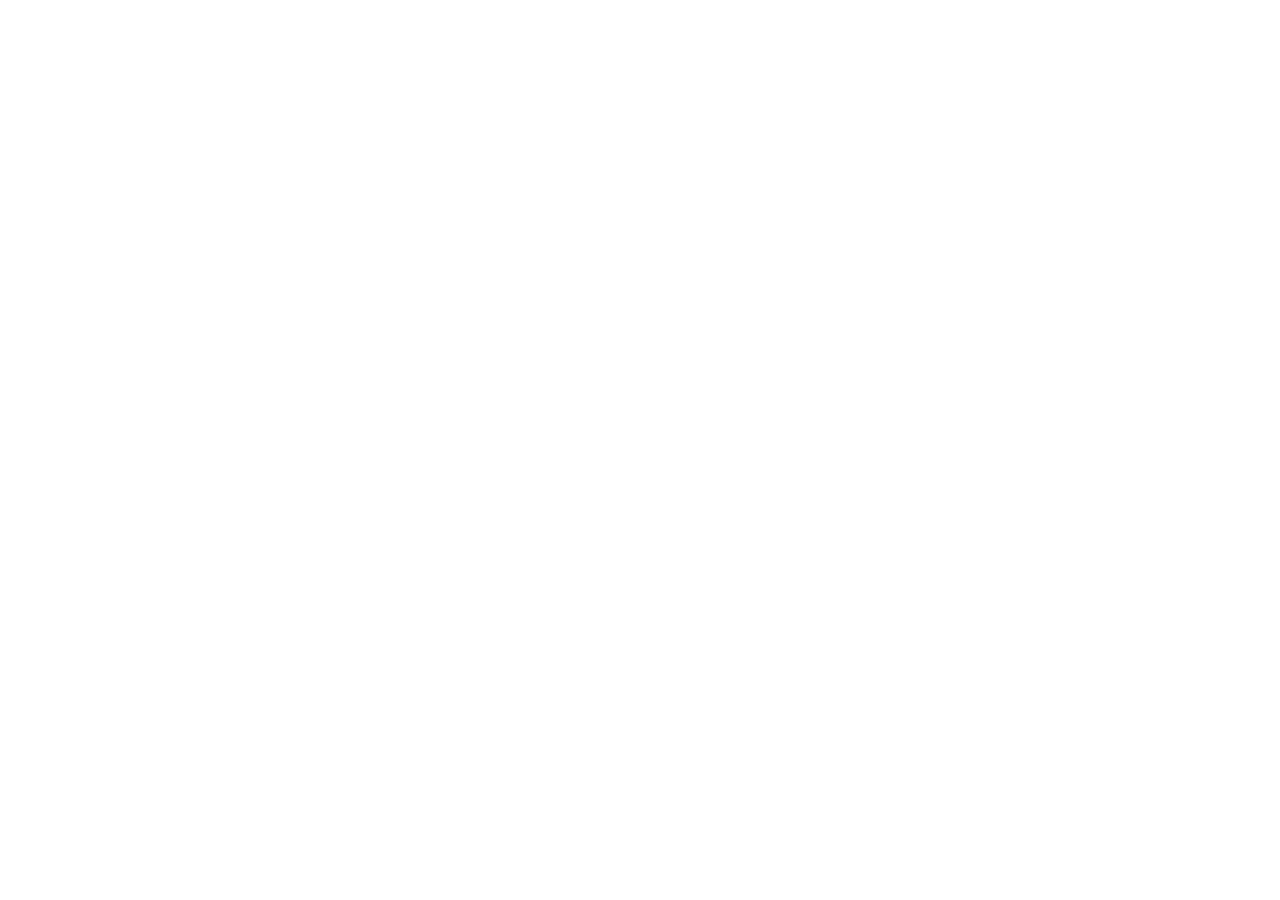
==== index.html @ dff2cad3 "Create index.html" ====
<!DOCTYPE html>
<html lang="fr">
<head>
<meta charset="UTF-8">
<meta name="viewport" content="width=device-width, initial-scale=1.0">
<title>hey0ri/title>
<meta name="description" content="Portfolio de hey0ri : mon bordel">
<link rel="preconnect" href="https://fonts.googleapis.com">
<link rel="preconnect" href="https://fonts.gstatic.com" crossorigin>
<link href="https://fonts.googleapis.com/css2?family=Space+Grotesk:wght@400;500;700&family=Work+Sans:wght@400;500;600&display=swap" rel="stylesheet">
<link rel="stylesheet" href="style.css">
</head>
<body>

  <!-- fond étoilé -->
  <div class="stars" aria-hidden="true"></div>

  <header class="hero">
    <p class="eyebrow">📡 Signal received from nowhere</p>
    <h1 class="glitch-title" data-text="hey0ri">hey0ri</h1>
    <svg class="scribble" viewBox="0 0 300 20" aria-hidden="true">
      <path d="M2 14 C 50 2, 100 20, 150 8 S 250 2, 298 12" />
    </svg>
    <p class="tagline">not of this world 👽 — mon bordel (organisé)</p>
  </header>

  <main>

    <section class="about" id="about">
      <h2>c'est qui</h2>
      <p>
        Je code des trucs, j'écris des trucs, et parfois les deux finissent par former un univers entier
        qui n'existait pas avant.
      </p>
    </section>

    <section class="projects" id="projects">
      <h2>les trucs que j'ai faits</h2>
      <p class="section-note">
        <!-- TODO : ajouter les projets au fur et à mesure. -->
      </p>

      <div class="project-grid">

        <article class="project-card tilt-1" data-tag="code">
          <span class="tag">code</span>
          <h3>Nom du projet 1</h3>
          <p>Description courte en 1-2 phrases : ce que ça fait, pourquoi ça existe.</p>
          <a href="#" target="_blank" rel="noopener">voir le projet →</a>
        </article>

        <article class="project-card tilt-2" data-tag="ecriture">
          <span class="tag">écriture</span>
          <h3>Nom du projet 2</h3>
          <p>Description courte en 1-2 phrases : ce que ça fait, pourquoi ça existe.</p>
          <a href="#" target="_blank" rel="noopener">voir le projet →</a>
        </article>

        <article class="project-card tilt-3" data-tag="univers">
          <span class="tag">univers</span>
          <h3>Nom du projet 3</h3>
          <p>Description courte en 1-2 phrases : ce que ça fait, pourquoi ça existe.</p>
          <a href="#" target="_blank" rel="noopener">voir le projet →</a>
        </article>

        <article class="project-card tilt-4" data-tag="code">
          <span class="tag">code</span>
          <h3>Nom du projet 4</h3>
          <p>Description courte en 1-2 phrases : ce que ça fait, pourquoi ça existe.</p>
          <a href="#" target="_blank" rel="noopener">voir le projet →</a>
        </article>

        <article class="project-card tilt-4" data-tag="ecriture">
          <span class="tag">écriture</span>
          <h3>Nom du projet 5</h3>
          <p>Description courte en 1-2 phrases : ce que ça fait, pourquoi ça existe.</p>
          <a href="#" target="_blank" rel="noopener">voir le projet →</a>
        </article>

      </div>
    </section>

    <section class="contact" id="contact">
      <h2>on se trouve où</h2>
      <!-- TODO : rrajouter les réseaux une fois crée (et assumés) -->
      <div class="contact-links">
        <a href="https://github.com/TON-PSEUDO" target="_blank" rel="noopener">🤓 GitHub</a>
        <a href="mailto:hey0ri@proton.me">📧 Mail</a>
        <a href="#" target="_blank" rel="noopener">👽 Autre réseau</a>
      </div>
    </section>

  </main>

  <footer>
    <p>envoyé depuis quelque part, 2026</p>
  </footer>

  <script src="script.js"></script>
</body>
</html>
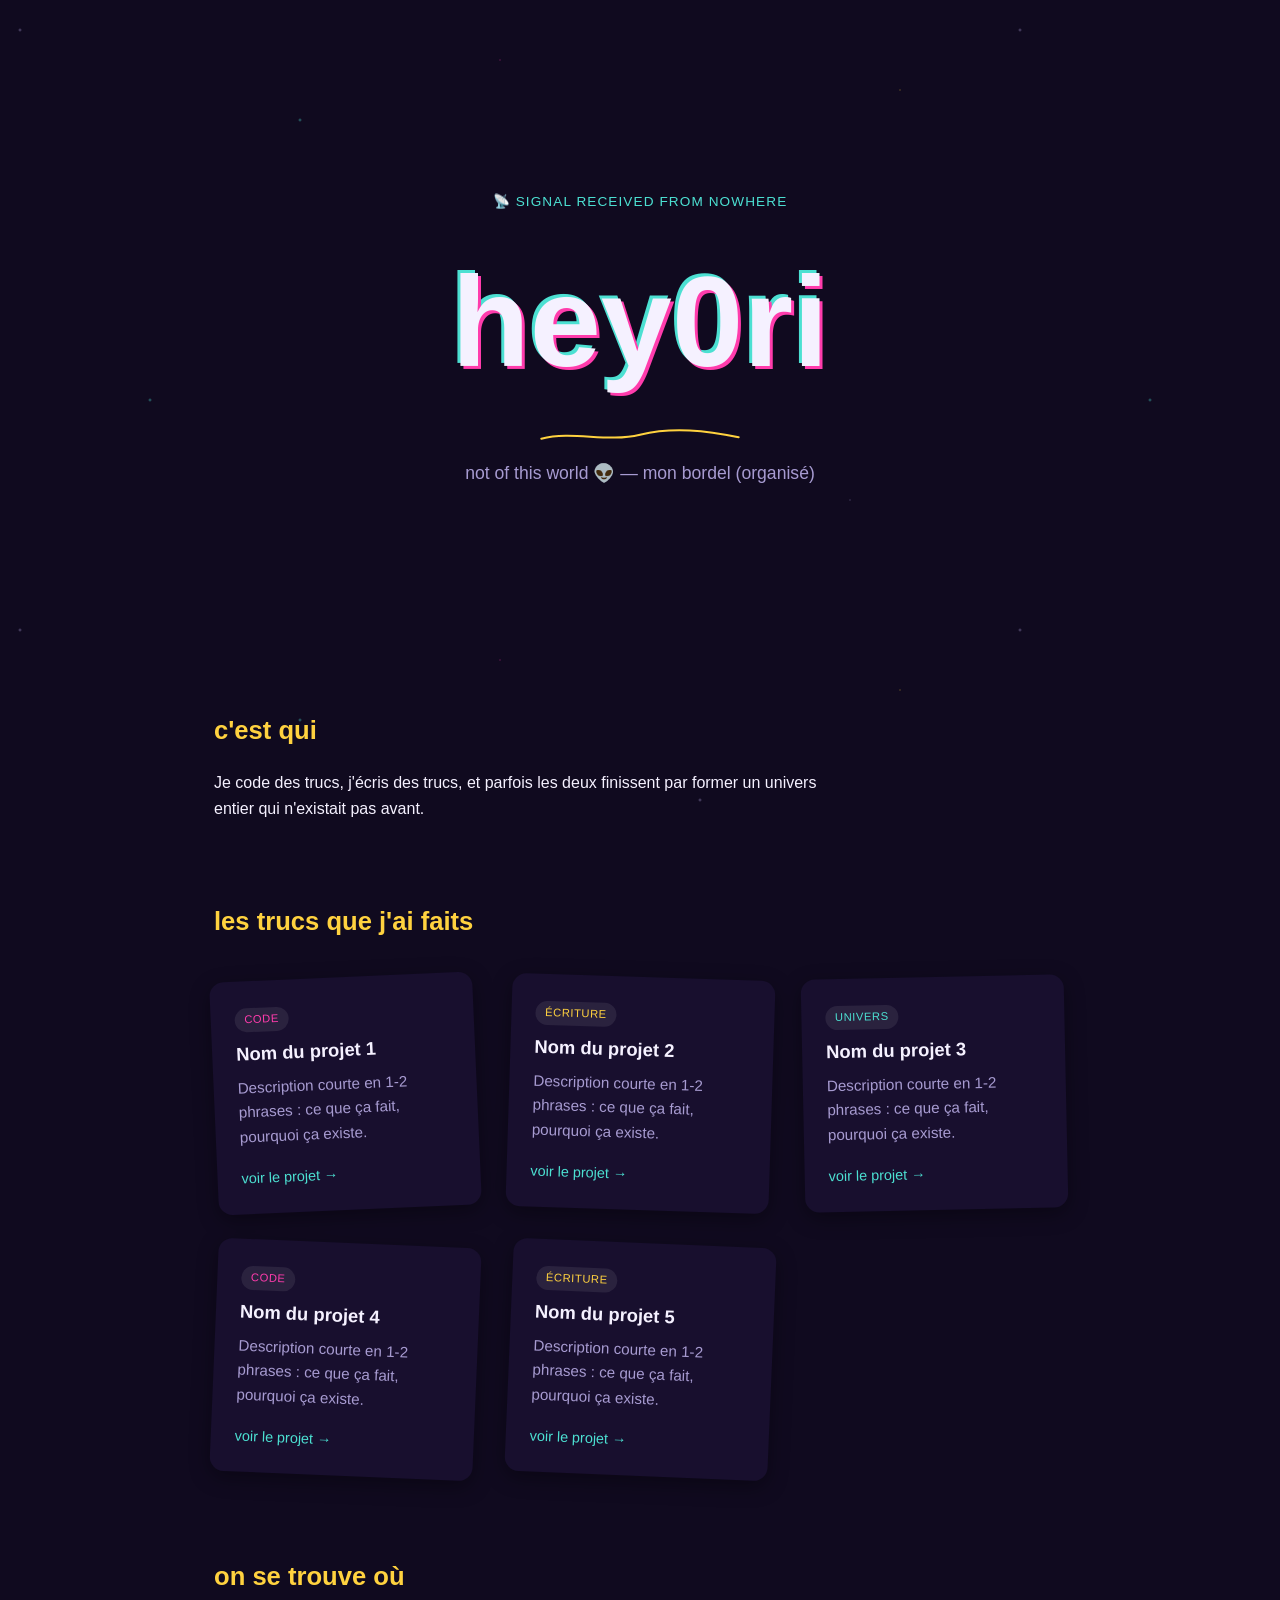
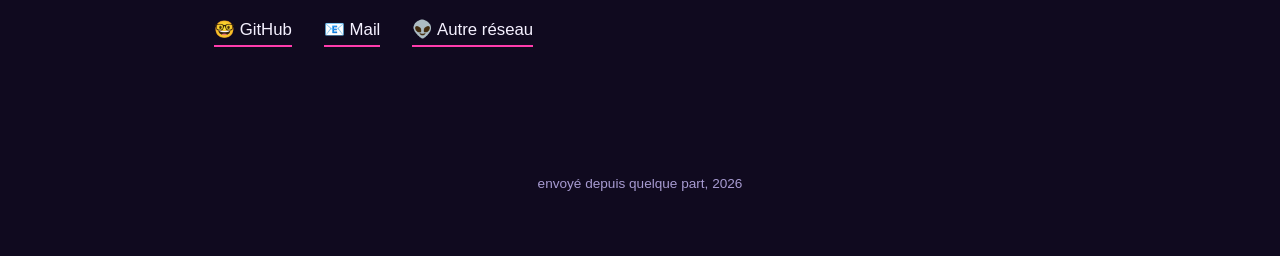
==== commit 1089c4d7: "Update index.html" ====
--- a/index.html
+++ b/index.html
@@ -3,7 +3,7 @@
 <head>
 <meta charset="UTF-8">
 <meta name="viewport" content="width=device-width, initial-scale=1.0">
-<title>hey0ri/title>
+<title>hey0ri</title>
 <meta name="description" content="Portfolio de hey0ri : mon bordel">
 <link rel="preconnect" href="https://fonts.googleapis.com">
 <link rel="preconnect" href="https://fonts.gstatic.com" crossorigin>
--- a/style.css
+++ b/style.css
@@ -0,0 +1,223 @@
+:root {
+  --bg: #100a1f;
+  --bg-alt: #180f2e;
+  --fg: #f5f1ff;
+  --muted: #a79bd1;
+  --pink: #ff3cac;
+  --yellow: #ffd23f;
+  --cyan: #4ce0d2;
+  --radius: 14px;
+}
+
+* { box-sizing: border-box; }
+
+html { scroll-behavior: smooth; }
+
+body {
+  margin: 0;
+  background: var(--bg);
+  color: var(--fg);
+  font-family: 'Work Sans', sans-serif;
+  line-height: 1.6;
+  overflow-x: hidden;
+}
+
+h1, h2, h3, .eyebrow {
+  font-family: 'Space Grotesk', sans-serif;
+}
+
+/* --- fond étoilé léger --- */
+.stars {
+  position: fixed;
+  inset: 0;
+  z-index: -1;
+  background-image:
+    radial-gradient(2px 2px at 20px 30px, var(--muted), transparent),
+    radial-gradient(2px 2px at 300px 120px, var(--cyan), transparent),
+    radial-gradient(1px 1px at 500px 60px, var(--pink), transparent),
+    radial-gradient(2px 2px at 700px 200px, var(--muted), transparent),
+    radial-gradient(1px 1px at 900px 90px, var(--yellow), transparent),
+    radial-gradient(2px 2px at 150px 400px, var(--cyan), transparent),
+    radial-gradient(1px 1px at 850px 500px, var(--muted), transparent);
+  background-repeat: repeat;
+  background-size: 1000px 600px;
+  opacity: 0.5;
+}
+
+/* --- hero --- */
+.hero {
+  min-height: 70vh;
+  display: flex;
+  flex-direction: column;
+  align-items: center;
+  justify-content: center;
+  text-align: center;
+  padding: 6rem 1.5rem 3rem;
+}
+
+.eyebrow {
+  color: var(--cyan);
+  letter-spacing: 0.08em;
+  text-transform: uppercase;
+  font-size: 0.85rem;
+  margin: 0 0 0.5rem;
+}
+
+.glitch-title {
+  font-size: clamp(3.5rem, 12vw, 8rem);
+  font-weight: 700;
+  margin: 0;
+  color: var(--fg);
+  position: relative;
+  text-shadow:
+    3px 3px 0 var(--pink),
+    -3px -3px 0 var(--cyan);
+}
+
+.scribble {
+  width: 200px;
+  height: 14px;
+  margin: 0.25rem 0 1rem;
+}
+.scribble path {
+  fill: none;
+  stroke: var(--yellow);
+  stroke-width: 3;
+  stroke-linecap: round;
+}
+
+.tagline {
+  color: var(--muted);
+  font-size: 1.1rem;
+  max-width: 32rem;
+  margin: 0;
+}
+
+/* --- sections génériques --- */
+main {
+  max-width: 900px;
+  margin: 0 auto;
+  padding: 0 1.5rem;
+}
+
+section {
+  margin: 5rem 0;
+}
+
+section h2 {
+  font-size: 1.6rem;
+  color: var(--yellow);
+  margin-bottom: 1.2rem;
+}
+
+.about p {
+  color: var(--fg);
+  max-width: 40rem;
+}
+
+.section-note {
+  margin: 0 0 1rem;
+}
+
+/* --- projets : cartes stickers --- */
+.project-grid {
+  display: grid;
+  grid-template-columns: repeat(auto-fit, minmax(240px, 1fr));
+  gap: 2rem;
+  padding-top: 1rem;
+}
+
+.project-card {
+  background: var(--bg-alt);
+  border-radius: var(--radius);
+  padding: 1.5rem;
+  position: relative;
+  transition: transform 0.25s ease, box-shadow 0.25s ease;
+  box-shadow: 0 6px 20px rgba(0,0,0,0.35);
+}
+
+.project-card:hover {
+  transform: rotate(0deg) scale(1.03) translateY(-4px);
+  box-shadow: 0 10px 30px rgba(0,0,0,0.5);
+}
+
+.tilt-1 { transform: rotate(-2.5deg); }
+.tilt-2 { transform: rotate(1.8deg); }
+.tilt-3 { transform: rotate(-1.2deg); }
+.tilt-4 { transform: rotate(2.4deg); }
+
+.project-card h3 {
+  margin: 0.4rem 0 0.5rem;
+  font-size: 1.15rem;
+}
+
+.project-card p {
+  color: var(--muted);
+  font-size: 0.95rem;
+  margin: 0 0 1rem;
+}
+
+.project-card a {
+  color: var(--cyan);
+  text-decoration: none;
+  font-weight: 500;
+  font-size: 0.9rem;
+}
+.project-card a:hover { text-decoration: underline; }
+
+.tag {
+  display: inline-block;
+  font-size: 0.7rem;
+  text-transform: uppercase;
+  letter-spacing: 0.05em;
+  padding: 0.2rem 0.6rem;
+  border-radius: 999px;
+  background: rgba(255,255,255,0.08);
+  color: var(--pink);
+}
+
+.project-card[data-tag="ecriture"] .tag { color: var(--yellow); }
+.project-card[data-tag="univers"] .tag { color: var(--cyan); }
+
+/* --- contact --- */
+.contact-links {
+  display: flex;
+  flex-wrap: wrap;
+  gap: 1rem 2rem;
+}
+
+.contact-links a {
+  color: var(--fg);
+  text-decoration: none;
+  font-size: 1.05rem;
+  border-bottom: 2px solid var(--pink);
+  padding-bottom: 2px;
+  transition: color 0.2s ease, border-color 0.2s ease;
+}
+
+.contact-links a:hover {
+  color: var(--yellow);
+  border-color: var(--yellow);
+}
+
+footer {
+  text-align: center;
+  color: var(--muted);
+  font-size: 0.85rem;
+  padding: 2rem 1rem 3rem;
+}
+
+/* --- accessibilité : focus visible & réduction de mouvement --- */
+a:focus-visible, .project-card:focus-visible {
+  outline: 2px solid var(--cyan);
+  outline-offset: 3px;
+}
+
+@media (prefers-reduced-motion: reduce) {
+  html { scroll-behavior: auto; }
+  .project-card { transition: none; }
+}
+
+@media (max-width: 480px) {
+  .hero { padding-top: 4rem; }
+}
